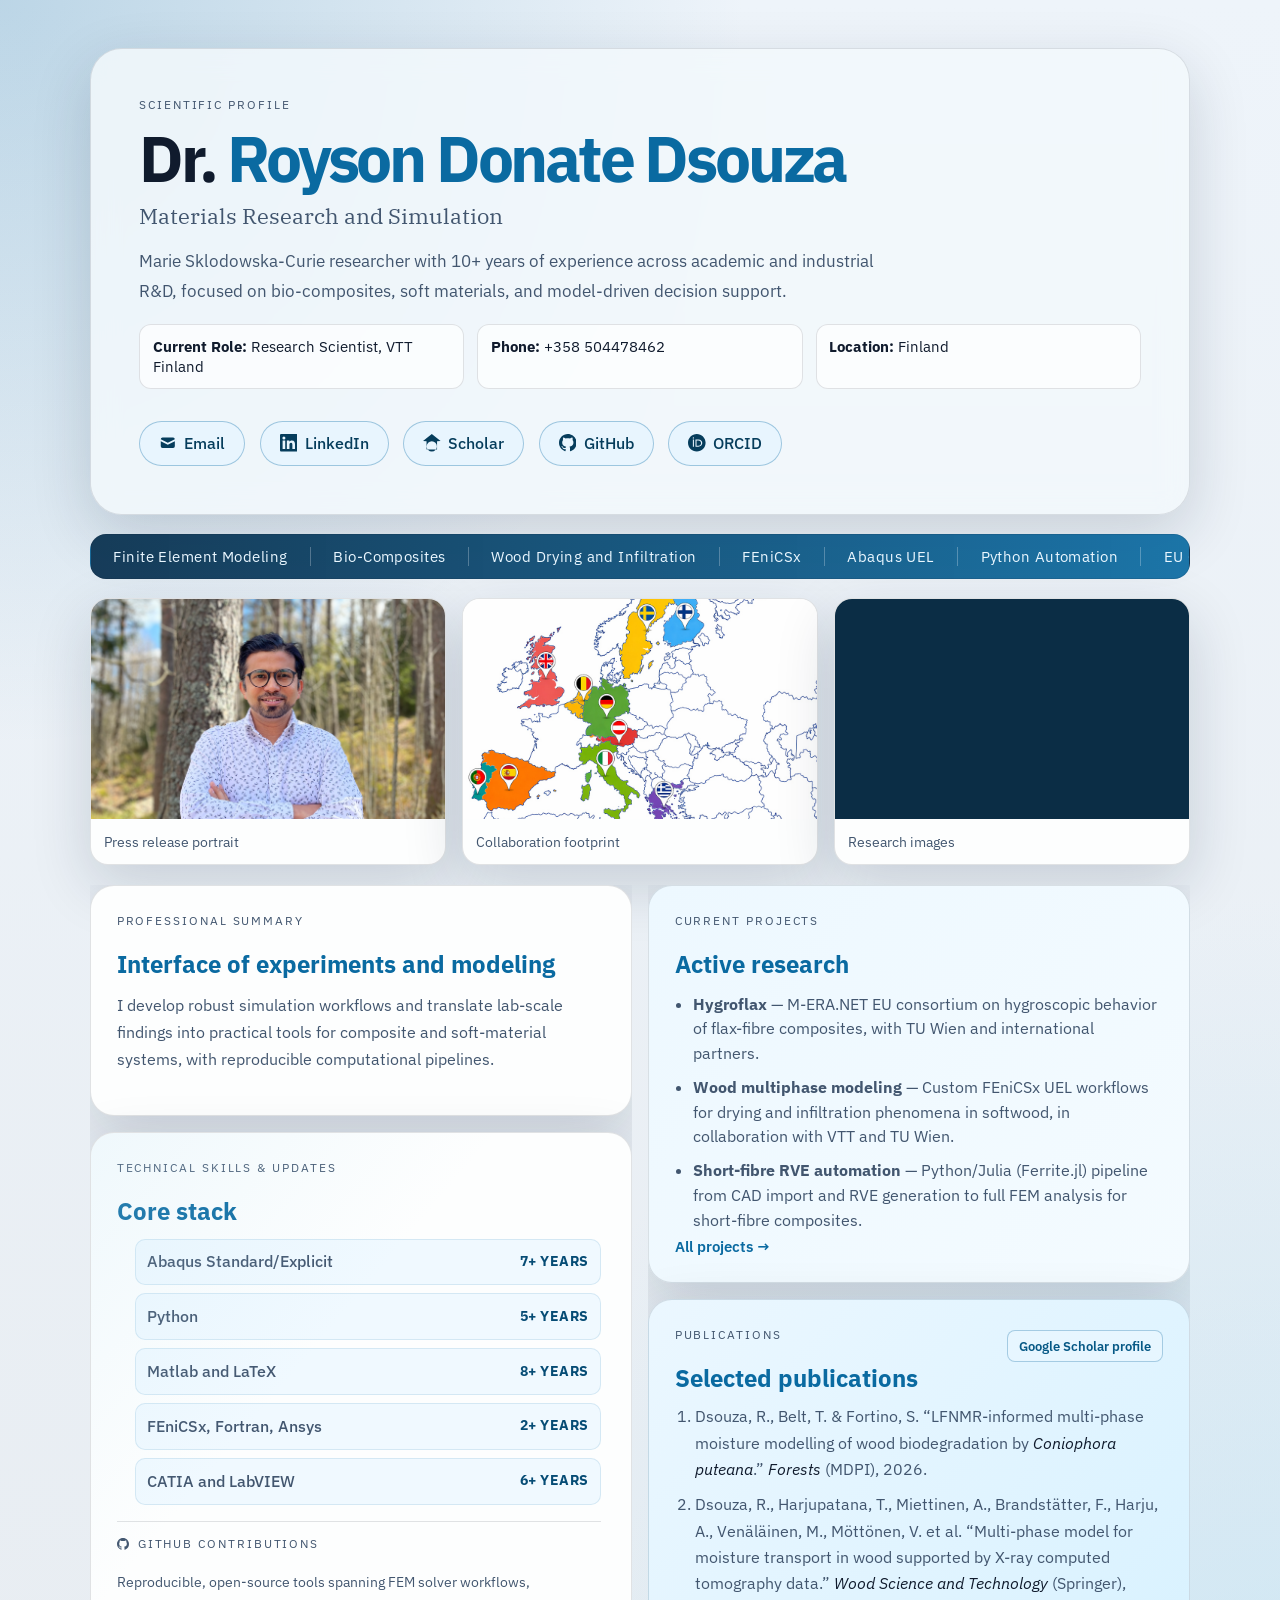
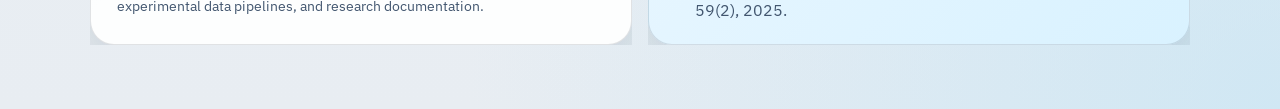
==== index.html @ 33b09627 "Initial scientific profile site" ====
<!DOCTYPE html>
<html lang="en">
  <head>
    <meta charset="UTF-8" />
    <meta name="viewport" content="width=device-width, initial-scale=1.0" />
    <title>Dr. Royson Donate Dsouza | Scientific Profile</title>
    <meta
      name="description"
      content="Scientific profile of Dr. Royson Donate Dsouza: materials research, simulation, publications, collaborations, and contact."
    />
    <link rel="preconnect" href="https://fonts.googleapis.com" />
    <link rel="preconnect" href="https://fonts.gstatic.com" crossorigin />
    <link
      href="https://fonts.googleapis.com/css2?family=IBM+Plex+Sans:wght@400;500;700&family=IBM+Plex+Serif:ital,wght@0,400;0,600;1,400&display=swap"
      rel="stylesheet"
    />
    <link rel="stylesheet" href="styles.css" />
  </head>
  <body>
    <div class="page-shell">
      <header class="hero">
        <p class="eyebrow">Scientific Profile</p>
        <h1>
          Dr. <span>Royson Donate Dsouza</span>
        </h1>
        <p class="hero-role">Materials Research and Simulation</p>
        <p class="intro">
          Marie Sklodowska-Curie researcher with 10+ years of experience across
          academic and industrial R&D, focused on bio-composites, soft
          materials, and model-driven decision support.
        </p>
        <div class="meta-row">
          <p><strong>Current Role:</strong> Research Scientist, VTT Finland</p>
          <p><strong>Phone:</strong> +358 504478462</p>
          <p><strong>Location:</strong> Finland</p>
        </div>
        <div class="actions">
          <a href="mailto:royson.dsouza@vtt.fi">
            <svg viewBox="0 0 20 20" fill="currentColor" aria-hidden="true" xmlns="http://www.w3.org/2000/svg"><path d="M2.003 5.884L10 9.882l7.997-3.998A2 2 0 0016 4H4a2 2 0 00-1.997 1.884z"/><path d="M18 8.118l-8 4-8-4V14a2 2 0 002 2h12a2 2 0 002-2V8.118z"/></svg>
            Email
          </a>
          <a href="https://www.linkedin.com/in/royson-dsouza-phd/" target="_blank" rel="noreferrer">
            <svg viewBox="0 0 24 24" fill="currentColor" aria-hidden="true" xmlns="http://www.w3.org/2000/svg"><path d="M20.447 20.452h-3.554v-5.569c0-1.328-.027-3.037-1.852-3.037-1.853 0-2.136 1.445-2.136 2.939v5.667H9.351V9h3.414v1.561h.046c.477-.9 1.637-1.85 3.37-1.85 3.601 0 4.267 2.37 4.267 5.455v6.286zM5.337 7.433a2.062 2.062 0 01-2.063-2.065 2.064 2.064 0 112.063 2.065zm1.782 13.019H3.555V9h3.564v11.452zM22.225 0H1.771C.792 0 0 .774 0 1.729v20.542C0 23.227.792 24 1.771 24h20.451C23.2 24 24 23.227 24 22.271V1.729C24 .774 23.2 0 22.222 0h.003z"/></svg>
            LinkedIn
          </a>
          <a href="https://scholar.google.com/citations?hl=en&amp;user=Geu_kHAAAAAJ&amp;view_op=list_works&amp;sortby=pubdate" target="_blank" rel="noreferrer">
            <svg viewBox="0 0 24 24" fill="currentColor" aria-hidden="true" xmlns="http://www.w3.org/2000/svg"><path d="M12 24a7 7 0 110-14 7 7 0 010 14zm0-24L0 9.5l4.838.485V21h14.324V9.985L24 9.5 12 0z"/></svg>
            Scholar
          </a>
          <a href="https://github.com/roysondsouza316" target="_blank" rel="noreferrer">
            <svg viewBox="0 0 16 16" fill="currentColor" aria-hidden="true" xmlns="http://www.w3.org/2000/svg"><path d="M8 0C3.58 0 0 3.58 0 8c0 3.54 2.29 6.53 5.47 7.59.4.07.55-.17.55-.38 0-.19-.01-.82-.01-1.49-2.01.37-2.53-.49-2.69-.94-.09-.23-.48-.94-.82-1.13-.28-.15-.68-.52-.01-.53.63-.01 1.08.58 1.23.82.72 1.21 1.87.87 2.33.66.07-.52.28-.87.51-1.07-1.78-.2-3.64-.89-3.64-3.95 0-.87.31-1.59.82-2.15-.08-.2-.36-1.02.08-2.12 0 0 .67-.21 2.2.82.64-.18 1.32-.27 2-.27.68 0 1.36.09 2 .27 1.53-1.04 2.2-.82 2.2-.82.44 1.1.16 1.92.08 2.12.51.56.82 1.27.82 2.15 0 3.07-1.87 3.75-3.65 3.95.29.25.54.73.54 1.48 0 1.07-.01 1.93-.01 2.2 0 .21.15.46.55.38A8.013 8.013 0 0016 8c0-4.42-3.58-8-8-8z"/></svg>
            GitHub
          </a>
          <a href="https://orcid.org/0000-0003-1371-9439" target="_blank" rel="noreferrer">
            <svg viewBox="0 0 24 24" fill="currentColor" aria-hidden="true" xmlns="http://www.w3.org/2000/svg"><path d="M12 0C5.372 0 0 5.372 0 12s5.372 12 12 12 12-5.372 12-12S18.628 0 12 0zM7.369 4.378c.525 0 .947.431.947.947s-.422.947-.947.947a.95.95 0 01-.947-.947c0-.525.422-.947.947-.947zm-.722 3.038h1.444v10.041H6.647V7.416zm3.562 0h3.9c3.712 0 5.344 2.653 5.344 5.025 0 2.578-2.016 5.016-5.325 5.016h-3.919V7.416zm1.444 1.303v7.444h2.297c3.272 0 3.872-2.484 3.872-3.722 0-2.016-1.284-3.722-3.862-3.722h-2.307z"/></svg>
            ORCID
          </a>
        </div>
      </header>

      <main>
        <section class="run-strip" aria-label="Animated scientific keywords">
          <div class="run-track">
            <span>Finite Element Modeling</span>
            <span>Bio-Composites</span>
            <span>Wood Drying and Infiltration</span>
            <span>FEniCSx</span>
            <span>Abaqus UEL</span>
            <span>Python Automation</span>
            <span>EU Consortia</span>
            <span>Research-Led Teaching</span>
            <span>Finite Element Modeling</span>
            <span>Bio-Composites</span>
            <span>Wood Drying and Infiltration</span>
            <span>FEniCSx</span>
            <span>Abaqus UEL</span>
            <span>Python Automation</span>
            <span>EU Consortia</span>
            <span>Research-Led Teaching</span>
          </div>
        </section>

        <section class="image-lab" aria-label="Images and running visuals">
          <figure class="image-card">
            <img src="images/Royson_press_release_photo.jpg" alt="Portrait of Dr. Royson Dsouza" />
            <figcaption>Press release portrait</figcaption>
          </figure>
          <figure class="image-card">
            <img src="images/collab.jpg" alt="Collaboration footprint map" />
            <figcaption>Collaboration footprint</figcaption>
          </figure>
          <figure class="image-card animated-card" aria-label="Running research images">
            <div class="photo-reel" id="photo-reel"></div>
            <figcaption>Research images</figcaption>
          </figure>
        </section>

        <section class="card-grid">
          <div class="card-col">
          <article class="card">
            <p class="section-label">Professional Summary</p>
            <h2>Interface of experiments and modeling</h2>
            <p>
              I develop robust simulation workflows and translate lab-scale
              findings into practical tools for composite and soft-material
              systems, with reproducible computational pipelines.
            </p>
          </article>

          <article class="card stack-card">
            <p class="section-label">Technical Skills &amp; Updates</p>
            <h2>Core stack</h2>
            <div class="card-scroll">
            <ul class="skill-bars">
              <li><span>Abaqus Standard/Explicit</span><strong>7+ years</strong></li>
              <li><span>Python</span><strong>5+ years</strong></li>
              <li><span>Matlab and LaTeX</span><strong>8+ years</strong></li>
              <li><span>FEniCSx, Fortran, Ansys</span><strong>2+ years</strong></li>
              <li><span>CATIA and LabVIEW</span><strong>6+ years</strong></li>
            </ul>
            <hr class="card-divider" />
            <p class="section-label" style="margin-top:0.8rem">
              <svg class="gh-icon" viewBox="0 0 16 16" aria-hidden="true" xmlns="http://www.w3.org/2000/svg"><path d="M8 0C3.58 0 0 3.58 0 8c0 3.54 2.29 6.53 5.47 7.59.4.07.55-.17.55-.38 0-.19-.01-.82-.01-1.49-2.01.37-2.53-.49-2.69-.94-.09-.23-.48-.94-.82-1.13-.28-.15-.68-.52-.01-.53.63-.01 1.08.58 1.23.82.72 1.21 1.87.87 2.33.66.07-.52.28-.87.51-1.07-1.78-.2-3.64-.89-3.64-3.95 0-.87.31-1.59.82-2.15-.08-.2-.36-1.02.08-2.12 0 0 .67-.21 2.2.82.64-.18 1.32-.27 2-.27.68 0 1.36.09 2 .27 1.53-1.04 2.2-.82 2.2-.82.44 1.1.16 1.92.08 2.12.51.56.82 1.27.82 2.15 0 3.07-1.87 3.75-3.65 3.95.29.25.54.73.54 1.48 0 1.07-.01 1.93-.01 2.2 0 .21.15.46.55.38A8.013 8.013 0 0016 8c0-4.42-3.58-8-8-8z"/></svg>
              GitHub Contributions
            </p>
            <p class="gh-tagline">Reproducible, open-source tools spanning FEM solver workflows, experimental data pipelines, and research documentation.</p>
            <ul class="gh-repo-list">
              <li>
                <span class="gh-desc">Documented case studies solving 1D, 2D, and 3D PDEs with FEniCSx, including diffusion problems, convergence validation, and parallel VTK visualization.</span>
                <a href="https://github.com/roysondsouza316/FenicsX-Implementation-Examples" target="_blank" rel="noreferrer">FenicsX-Implementation-Examples &rarr;</a>
              </li>
              <li>
                <span class="gh-desc">Python/Tkinter GUI for parameter-driven simulation matrix plotting, developed alongside the microdroplet characterization study in Polymer Composites (2023).</span>
                <a href="https://github.com/roysondsouza316/Interface-for-simulation-matrix-plotting--Data-in-brief-Article" target="_blank" rel="noreferrer">Interface-for-simulation-matrix-plotting &rarr;</a>
              </li>
              <li>
                <span class="gh-desc">Python scripts automating Abaqus input file generation, parallel batch job execution, and ODB result extraction for high-throughput FEM campaigns.</span>
                <a href="https://github.com/roysondsouza316/abaqus-automation-inp-and-odb" target="_blank" rel="noreferrer">abaqus-automation-inp-and-odb &rarr;</a>
              </li>
              <li>
                <span class="gh-desc">Five ready-to-compile LaTeX Gantt chart templates for research project scheduling, from minimal single-column layouts to team resource-based timelines.</span>
                <a href="https://github.com/roysondsouza316/LateX-Gantt-Chart-Templates" target="_blank" rel="noreferrer">LateX-Gantt-Chart-Templates &rarr;</a>
              </li>
            </ul>
            </div>
          </article>
          </div>

          <div class="card-col">
          <article class="card projects-card">
            <p class="section-label">Current Projects</p>
            <h2>Active research</h2>
            <ul class="project-list">
              <li>
                <strong>Hygroflax</strong> — M-ERA.NET EU consortium on hygroscopic behavior of flax-fibre composites, with TU Wien and international partners.
              </li>
              <li>
                <strong>Wood multiphase modeling</strong> — Custom FEniCSx UEL workflows for drying and infiltration phenomena in softwood, in collaboration with VTT and TU Wien.
              </li>
              <li>
                <strong>Short-fibre RVE automation</strong> — Python/Julia (Ferrite.jl) pipeline from CAD import and RVE generation to full FEM analysis for short-fibre composites.
              </li>
            </ul>
            <a href="projects.html" class="more-link">All projects &rarr;</a>
          </article>

          <article class="card accent-card" id="publications">
            <div class="pub-section-head">
              <div>
                <p class="section-label">Publications</p>
                <h2>Selected publications</h2>
              </div>
              <a href="https://scholar.google.com/citations?hl=en&amp;user=Geu_kHAAAAAJ&amp;view_op=list_works&amp;sortby=pubdate" target="_blank" rel="noreferrer" class="scholar-inline">Google Scholar profile</a>
            </div>
            <div class="card-scroll">
            <ol class="pub-list">
              <li class="pub-cite">Dsouza, R., Belt, T. &amp; Fortino, S. &ldquo;LFNMR-informed multi-phase moisture modelling of wood biodegradation by <em>Coniophora puteana</em>.&rdquo; <em>Forests</em> (MDPI), 2026.</li>
              <li class="pub-cite">Dsouza, R., Harjupatana, T., Miettinen, A., Brandst&auml;tter, F., Harju, A., Ven&auml;l&auml;inen, M., M&ouml;tt&ouml;nen, V. et al. &ldquo;Multi-phase model for moisture transport in wood supported by X-ray computed tomography data.&rdquo; <em>Wood Science and Technology</em> (Springer), 59(2), 2025.</li>
              <li class="pub-cite">Simonini, L., Kakkonen, M., Dsouza, R., Kanerva, M., Mahmood, H., Dorigato, A. &amp; Pegoretti, A. &ldquo;Tailoring the interfacial properties of glass fiber-epoxy microcomposites through a self-healing poly(&epsilon;-caprolactone) coating.&rdquo; <em>Composites Science and Technology</em> (Elsevier), 110991, 2025.</li>
              <li class="pub-cite">Dsouza, R., Kakkonen, M., Prapavesis, A., Sarlin, E., Antunes, P., Van Vuure, A.W., Kallio, P. &amp; Kanerva, M. &ldquo;Does a polymer film due to Rayleigh-instability affect interfacial properties measured by microbond test?&rdquo; <em>Composite Interfaces</em> (Taylor &amp; Francis), 32(2), 2025.</li>
              <li class="pub-cite">Dsouza, R., Di Vito, D., Jokinen, J. &amp; Kanerva, M. &ldquo;Mutual dependence of experimental and data analysis features in characterization of fiber&ndash;matrix interface via microdroplets.&rdquo; <em>Polymer Composites</em> (Wiley), 44(11), 2023.</li>
              <li class="pub-cite">Laurikainen, P., Dsouza, R., Kakkonen, M., Kanerva, M. &amp; Sarlin, E. &ldquo;Exploring the role of fibre sizing to the fatigue of glass fibre composites using a novel, reliable micro-fatigue test.&rdquo; <em>Composites Part A</em> (Elsevier), 107425, 2023.</li>
            </ol>
            <a href="publications.html" class="more-link">All publications &rarr;</a>
            </div>
          </article>
          </div>

        </section>
      </main>
    </div>
  </body>

  <script>
    (function () {
      const BASE = 'images/running_photos/';
      fetch(BASE + 'manifest.json')
        .then(function (r) { return r.json(); })
        .then(function (items) {
          var reel = document.getElementById('photo-reel');
          if (!reel || !items.length) return;

          var n = items.length;
          var dur = n * 4; // 4 s per image

          // inject per-image keyframe delays via a dynamic <style>
          var delays = items.map(function (_, i) {
            return ('.photo-reel img:nth-child(' + (i + 1) + ') { animation-delay: ' + (i * 4) + 's; }');
          }).join('\n');
          var styleTag = document.createElement('style');
          styleTag.textContent = [
            '@keyframes fade-cycle {',
            '  0%   { opacity: 0; }',
            '  5%   { opacity: 1; }',
            '  ' + Math.round(100 / n * 0.8) + '% { opacity: 1; }',
            '  ' + Math.round(100 / n)        + '% { opacity: 0; }',
            '  100% { opacity: 0; }',
            '}',
            '.photo-reel img { animation-duration: ' + dur + 's; }',
            delays
          ].join('\n');
          document.head.appendChild(styleTag);

          // build img elements
          items.forEach(function (item) {
            var img = document.createElement('img');
            img.src = BASE + item.src;
            img.alt = item.alt || '';
            img.loading = 'lazy';
            reel.appendChild(img);
          });
        })
        .catch(function (e) { console.warn('Photo reel manifest not loaded:', e); });
    })();
  </script>
</html>
---- styles.css ----
:root {
  --bg: #e8edf2;
  --surface: rgba(243, 248, 252, 0.85);
  --surface-strong: #fdfefe;
  --text: #101b2d;
  --muted: #42566f;
  --accent: #0a6aa1;
  --accent-soft: #b8e1f5;
  --border: rgba(16, 27, 45, 0.12);
  --shadow: 0 20px 60px rgba(13, 33, 56, 0.16);
}

* {
  box-sizing: border-box;
}

body {
  margin: 0;
  min-height: 100vh;
  font-family: "IBM Plex Sans", sans-serif;
  color: var(--text);
  background:
    radial-gradient(circle at top left, rgba(10, 106, 161, 0.22), transparent 35%),
    radial-gradient(circle at bottom right, rgba(184, 225, 245, 0.5), transparent 38%),
    linear-gradient(180deg, #eef4fa 0%, var(--bg) 100%);
}

.page-shell {
  width: min(1100px, calc(100% - 2rem));
  margin: 0 auto;
  padding: 3rem 0 4rem;
}

.hero {
  padding: 3rem;
  border: 1px solid var(--border);
  border-radius: 32px;
  background: var(--surface);
  backdrop-filter: blur(14px);
  box-shadow: var(--shadow);
}

.eyebrow,
.section-label {
  margin: 0 0 1rem;
  text-transform: uppercase;
  letter-spacing: 0.16em;
  font-size: 0.75rem;
  color: var(--muted);
}

.meta-row {
  display: grid;
  grid-template-columns: repeat(3, minmax(0, 1fr));
  gap: 0.8rem;
  margin-top: 1.2rem;
}

.meta-row p {
  margin: 0;
  padding: 0.7rem 0.8rem;
  background: rgba(255, 255, 255, 0.72);
  border: 1px solid var(--border);
  border-radius: 12px;
  font-size: 0.95rem;
}

h1,
h2,
p,
ul {
  margin-top: 0;
}

h1 {
  margin-bottom: 1rem;
  font-size: clamp(2.25rem, 5.6vw, 4rem);
  line-height: 0.96;
  letter-spacing: -0.05em;
}

h1 span,
h2 {
  color: var(--accent);
}

h1 em {
  font-family: "IBM Plex Serif", serif;
  font-style: italic;
  font-weight: 600;
}

.hero-role {
  font-family: "IBM Plex Serif", serif;
  font-size: clamp(1rem, 2vw, 1.35rem);
  margin: -0.2rem 0 1rem;
  color: var(--muted);
}

.intro {
  max-width: 46rem;
  font-size: 1.08rem;
  line-height: 1.7;
  color: var(--muted);
}

.actions {
  display: flex;
  flex-wrap: wrap;
  gap: 0.9rem;
  margin-top: 2rem;
}

.run-strip {
  position: relative;
  overflow: hidden;
  margin: 1.2rem 0;
  border: 1px solid var(--border);
  border-radius: 16px;
  background: linear-gradient(90deg, rgba(11, 50, 80, 0.95), rgba(10, 106, 161, 0.92));
}

.run-track {
  display: inline-flex;
  align-items: center;
  white-space: nowrap;
  min-width: max-content;
  animation: run-items 24s linear infinite;
  padding: 0.75rem 0;
}

.run-track span {
  color: #eaf7ff;
  font-size: 0.92rem;
  letter-spacing: 0.03em;
  padding: 0 1.4rem;
  border-right: 1px solid rgba(255, 255, 255, 0.26);
}

.image-lab {
  display: grid;
  grid-template-columns: repeat(3, minmax(0, 1fr));
  gap: 1rem;
  margin-bottom: 1rem;
}

.image-card {
  margin: 0;
  border-radius: 18px;
  overflow: hidden;
  border: 1px solid var(--border);
  background: var(--surface-strong);
  box-shadow: var(--shadow);
}

.image-card img {
  width: 100%;
  height: 220px;
  object-fit: cover;
  display: block;
}

.image-card figcaption {
  padding: 0.8rem;
  font-size: 0.9rem;
  color: var(--muted);
}

.animated-card {
  display: grid;
  grid-template-rows: 220px auto;
}

.photo-reel {
  position: relative;
  overflow: hidden;
  height: 220px;
  background: #0b2d45;
}

.photo-reel img {
  position: absolute;
  inset: 0;
  width: 100%;
  height: 100%;
  object-fit: cover;
  opacity: 0;
  animation: fade-cycle 20s infinite;
}

/* animation-delay and @keyframes fade-cycle are injected dynamically by JS from manifest.json */

.card-divider {
  border: none;
  border-top: 1px solid var(--border);
  margin: 1rem 0 0;
}

.actions a {
  display: inline-flex;
  align-items: center;
  justify-content: center;
  gap: 0.45em;
  min-height: 44px;
  padding: 0.72rem 1.2rem;
  border-radius: 999px;
  border: 1px solid rgba(10, 106, 161, 0.34);
  color: #063d5c;
  font-weight: 500;
  text-decoration: none;
  background: rgba(232, 246, 255, 0.9);
  transition: transform 180ms ease, background-color 180ms ease, box-shadow 180ms ease;
}

.actions a svg {
  width: 1.1em;
  height: 1.1em;
  flex-shrink: 0;
}

.actions a:hover {
  transform: translateY(-2px);
  background: #cce8fa;
  box-shadow: 0 4px 14px rgba(10, 106, 161, 0.18);
}

.pub-if {
  display: inline-block;
  font-size: 0.75rem;
  font-weight: 700;
  letter-spacing: 0.03em;
  color: #065885;
  background: rgba(184, 225, 245, 0.5);
  border: 1px solid rgba(10, 106, 161, 0.2);
  border-radius: 6px;
  padding: 0.1rem 0.38rem;
  margin-left: 0.2rem;
  vertical-align: middle;
}

.card-grid {
  display: grid;
  grid-template-columns: repeat(2, minmax(0, 1fr));
  grid-template-rows: 760px;
  gap: 1rem;
  margin-top: 1.25rem;
}

.card-col {
  display: flex;
  flex-direction: column;
  gap: 1rem;
  min-height: 0;
  overflow: hidden;
}

.card {
  padding: 1.6rem;
  border: 1px solid var(--border);
  border-radius: 24px;
  background: var(--surface-strong);
  box-shadow: var(--shadow);
}

.card h2 {
  margin-bottom: 0.75rem;
  font-size: 1.5rem;
}

.card p,
.card li {
  line-height: 1.7;
  color: var(--muted);
}

.card ul {
  padding-left: 1.15rem;
  margin-bottom: 0;
}

.link-row {
  display: flex;
  flex-wrap: wrap;
  gap: 0.7rem;
  margin-top: 0.9rem;
}

.link-row a {
  text-decoration: none;
  color: var(--accent);
  border: 1px solid rgba(10, 106, 161, 0.2);
  border-radius: 999px;
  padding: 0.45rem 0.9rem;
  font-weight: 500;
  background: rgba(232, 246, 255, 0.7);
}

.stack-card {
  position: relative;
  overflow: hidden;
  flex: 1;
  display: flex;
  flex-direction: column;
  min-height: 0;
}

.stack-card::before {
  content: "";
  position: absolute;
  inset: 0;
  background: linear-gradient(130deg, rgba(184, 225, 245, 0.2), transparent 42%);
  pointer-events: none;
}

.skill-bars {
  list-style: none;
  padding: 0;
  margin: 0;
  display: grid;
  gap: 0.5rem;
}

.skill-bars li {
  display: flex;
  align-items: center;
  justify-content: space-between;
  gap: 0.7rem;
  background: rgba(239, 249, 255, 0.9);
  border: 1px solid rgba(10, 106, 161, 0.12);
  border-radius: 10px;
  padding: 0.55rem 0.7rem;
}

.skill-bars span {
  font-weight: 500;
}

.skill-bars strong {
  color: #064c75;
  font-size: 0.88rem;
  text-transform: uppercase;
  letter-spacing: 0.03em;
}

.pub-section-head {
  display: flex;
  align-items: flex-start;
  justify-content: space-between;
  gap: 1rem;
  margin-bottom: 0.6rem;
}

.pub-section-head h2 {
  margin-bottom: 0;
}

.scholar-inline {
  white-space: nowrap;
  text-decoration: none;
  font-size: 0.82rem;
  font-weight: 600;
  color: #065885;
  border: 1px solid rgba(10, 106, 161, 0.3);
  border-radius: 8px;
  padding: 0.4rem 0.7rem;
  background: rgba(232, 246, 255, 0.85);
  margin-top: 0.3rem;
  flex-shrink: 0;
}

.pub-list {
  list-style: decimal;
  padding-left: 1.3rem;
  margin: 0 0 0.9rem;
  display: grid;
  gap: 0.55rem;
}

.pub-cite {
  font-size: 0.97rem;
  line-height: 1.65;
  color: var(--muted);
}

.pub-cite em {
  color: var(--text);
  font-style: italic;
}

.more-link {
  display: inline-block;
  margin-top: 0.3rem;
  text-decoration: none;
  font-weight: 600;
  font-size: 0.92rem;
  color: var(--accent);
}

.more-link:hover {
  text-decoration: underline;
}

.gh-icon {
  width: 1em;
  height: 1em;
  vertical-align: -0.12em;
  margin-right: 0.35em;
  fill: var(--muted);
}

.gh-tagline {
  font-size: 0.88rem;
  color: var(--muted);
  margin: 0.2rem 0 0.6rem;
  line-height: 1.5;
}

.gh-repo-list {
  list-style: none;
  padding: 0;
  margin: 0.4rem 0 0;
  display: grid;
  gap: 0.75rem;
}

.gh-repo-list li {
  display: flex;
  flex-direction: column;
  gap: 0.2rem;
  padding-left: 0.9rem;
  border-left: 2px solid rgba(10,106,161,0.25);
}

.gh-desc {
  font-size: 0.85rem;
  color: var(--muted);
  line-height: 1.45;
}

.gh-repo-list a {
  display: inline-flex;
  align-items: center;
  color: var(--accent);
  font-size: 0.85rem;
  font-weight: 600;
  text-decoration: none;
  border-bottom: 1px solid transparent;
  transition: border-color 160ms ease, color 160ms ease;
}

.gh-repo-list a:hover {
  border-bottom-color: var(--accent);
  color: var(--text);
}

.card-scroll {
  overflow-y: auto;
  flex: 1;
  min-height: 0;
  padding-right: 0.3rem;
  scrollbar-width: thin;
  scrollbar-color: rgba(10,106,161,0.25) transparent;
}

.projects-card {
  background: linear-gradient(130deg, #edf8ff 0%, #f4fbff 100%);
}

.project-list {
  padding-left: 1.1rem;
  margin: 0 0 0.9rem;
  display: grid;
  gap: 0.55rem;
}

.project-list li {
  font-size: 0.97rem;
  line-height: 1.6;
  color: var(--muted);
}

.accent-card {
  background: linear-gradient(135deg, #ebf7ff 0%, #d9f2ff 100%);
  flex: 1;
  display: flex;
  flex-direction: column;
  min-height: 0;
  overflow: hidden;
}

@keyframes run-items {
  0% {
    transform: translateX(0);
  }
  100% {
    transform: translateX(-50%);
  }
}

@media (max-width: 760px) {
  .page-shell {
    width: min(100% - 1rem, 1100px);
    padding-top: 1rem;
  }

  .meta-row,
  .image-lab {
    grid-template-columns: 1fr;
  }

  .hero,
  .card {
    padding: 1.25rem;
    border-radius: 20px;
  }

  .card-grid {
    grid-template-columns: 1fr;
  }

  .card-col {
    gap: 1rem;
  }

  .pub-section-head {
    flex-direction: column;
  }

  h1 {
    line-height: 1.02;
  }
}
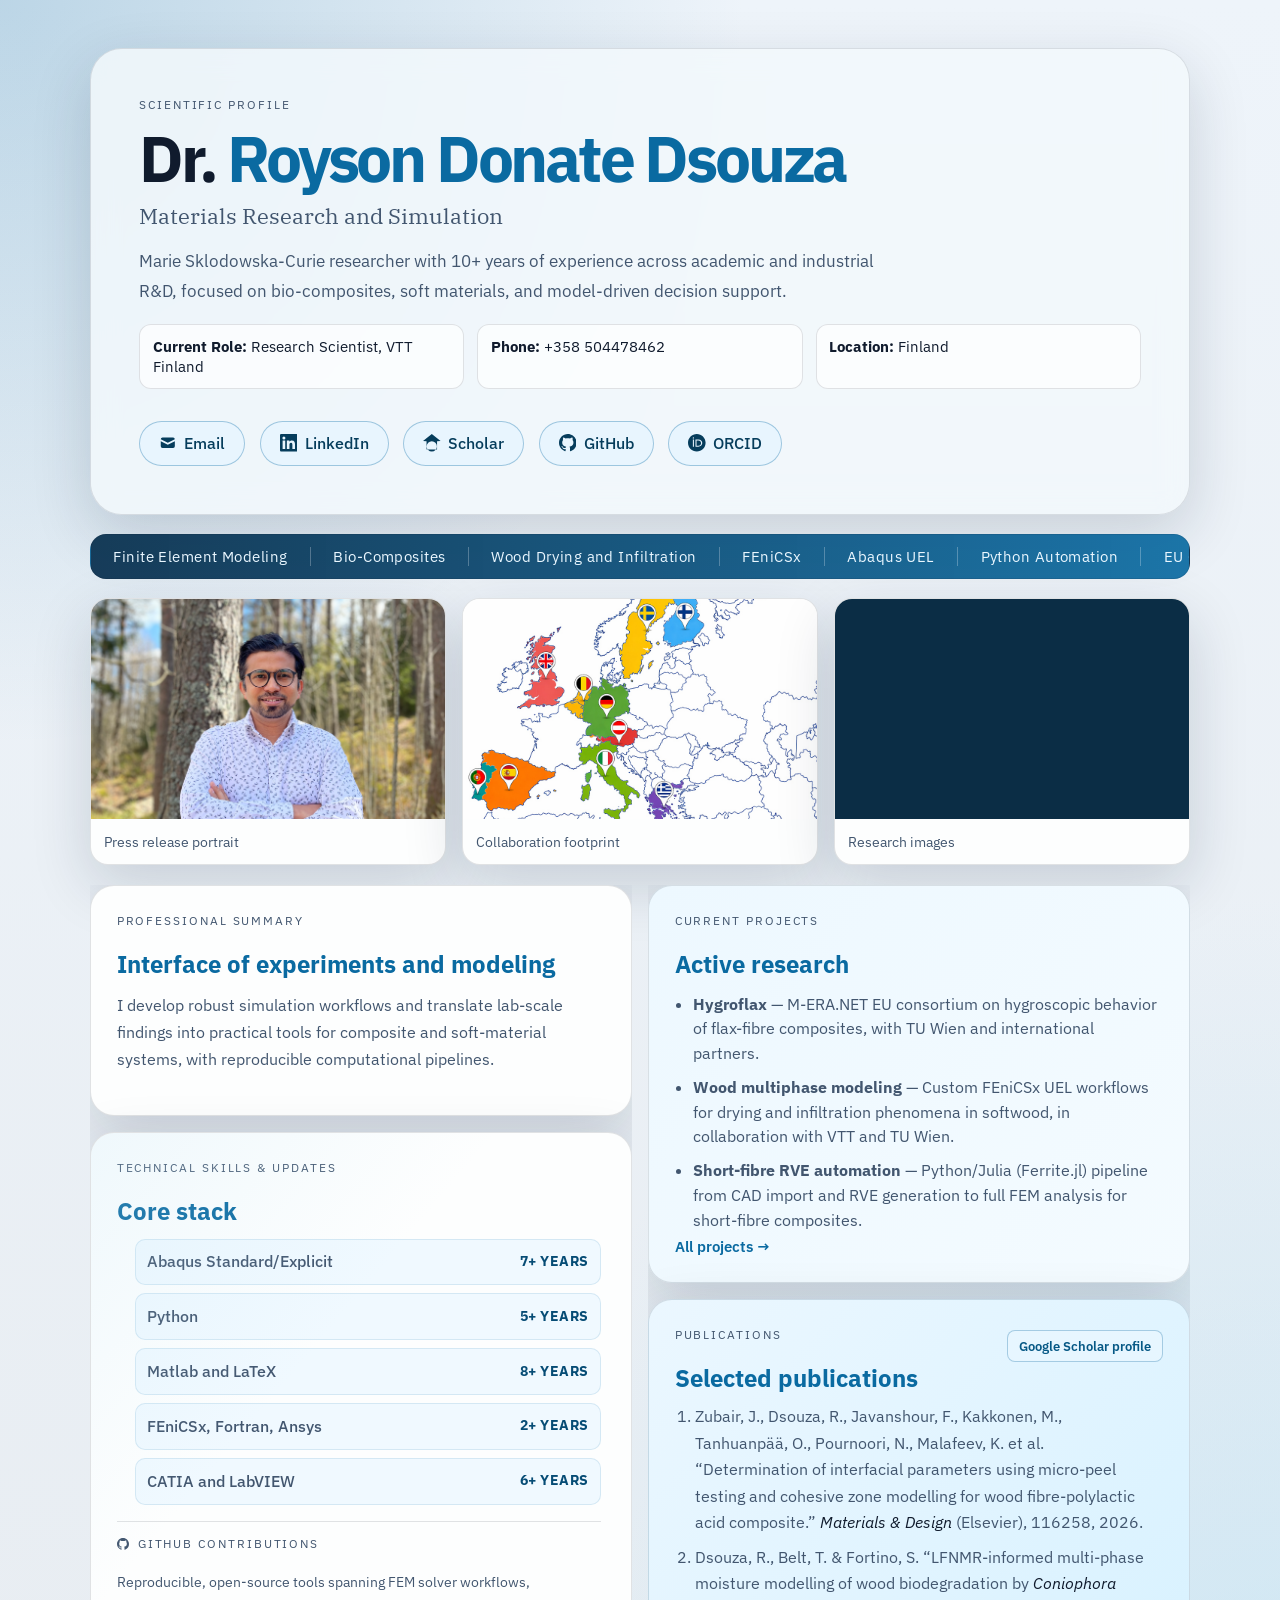
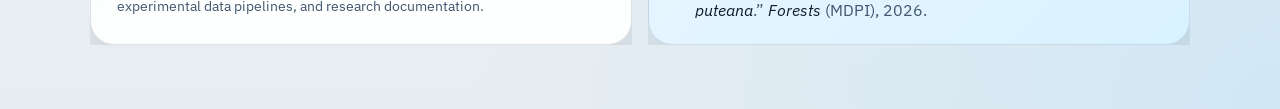
==== commit 901dbd50: "Add Zubair et al. 2026 (Materials & Design) as first publication" ====
--- a/index.html
+++ b/index.html
@@ -174,6 +174,7 @@
             </div>
             <div class="card-scroll">
             <ol class="pub-list">
+              <li class="pub-cite">Zubair, J., Dsouza, R., Javanshour, F., Kakkonen, M., Tanhuanp&auml;&auml;, O., Pournoori, N., Malafeev, K. et al. &ldquo;Determination of interfacial parameters using micro-peel testing and cohesive zone modelling for wood fibre-polylactic acid composite.&rdquo; <em>Materials &amp; Design</em> (Elsevier), 116258, 2026.</li>
               <li class="pub-cite">Dsouza, R., Belt, T. &amp; Fortino, S. &ldquo;LFNMR-informed multi-phase moisture modelling of wood biodegradation by <em>Coniophora puteana</em>.&rdquo; <em>Forests</em> (MDPI), 2026.</li>
               <li class="pub-cite">Dsouza, R., Harjupatana, T., Miettinen, A., Brandst&auml;tter, F., Harju, A., Ven&auml;l&auml;inen, M., M&ouml;tt&ouml;nen, V. et al. &ldquo;Multi-phase model for moisture transport in wood supported by X-ray computed tomography data.&rdquo; <em>Wood Science and Technology</em> (Springer), 59(2), 2025.</li>
               <li class="pub-cite">Simonini, L., Kakkonen, M., Dsouza, R., Kanerva, M., Mahmood, H., Dorigato, A. &amp; Pegoretti, A. &ldquo;Tailoring the interfacial properties of glass fiber-epoxy microcomposites through a self-healing poly(&epsilon;-caprolactone) coating.&rdquo; <em>Composites Science and Technology</em> (Elsevier), 110991, 2025.</li>
